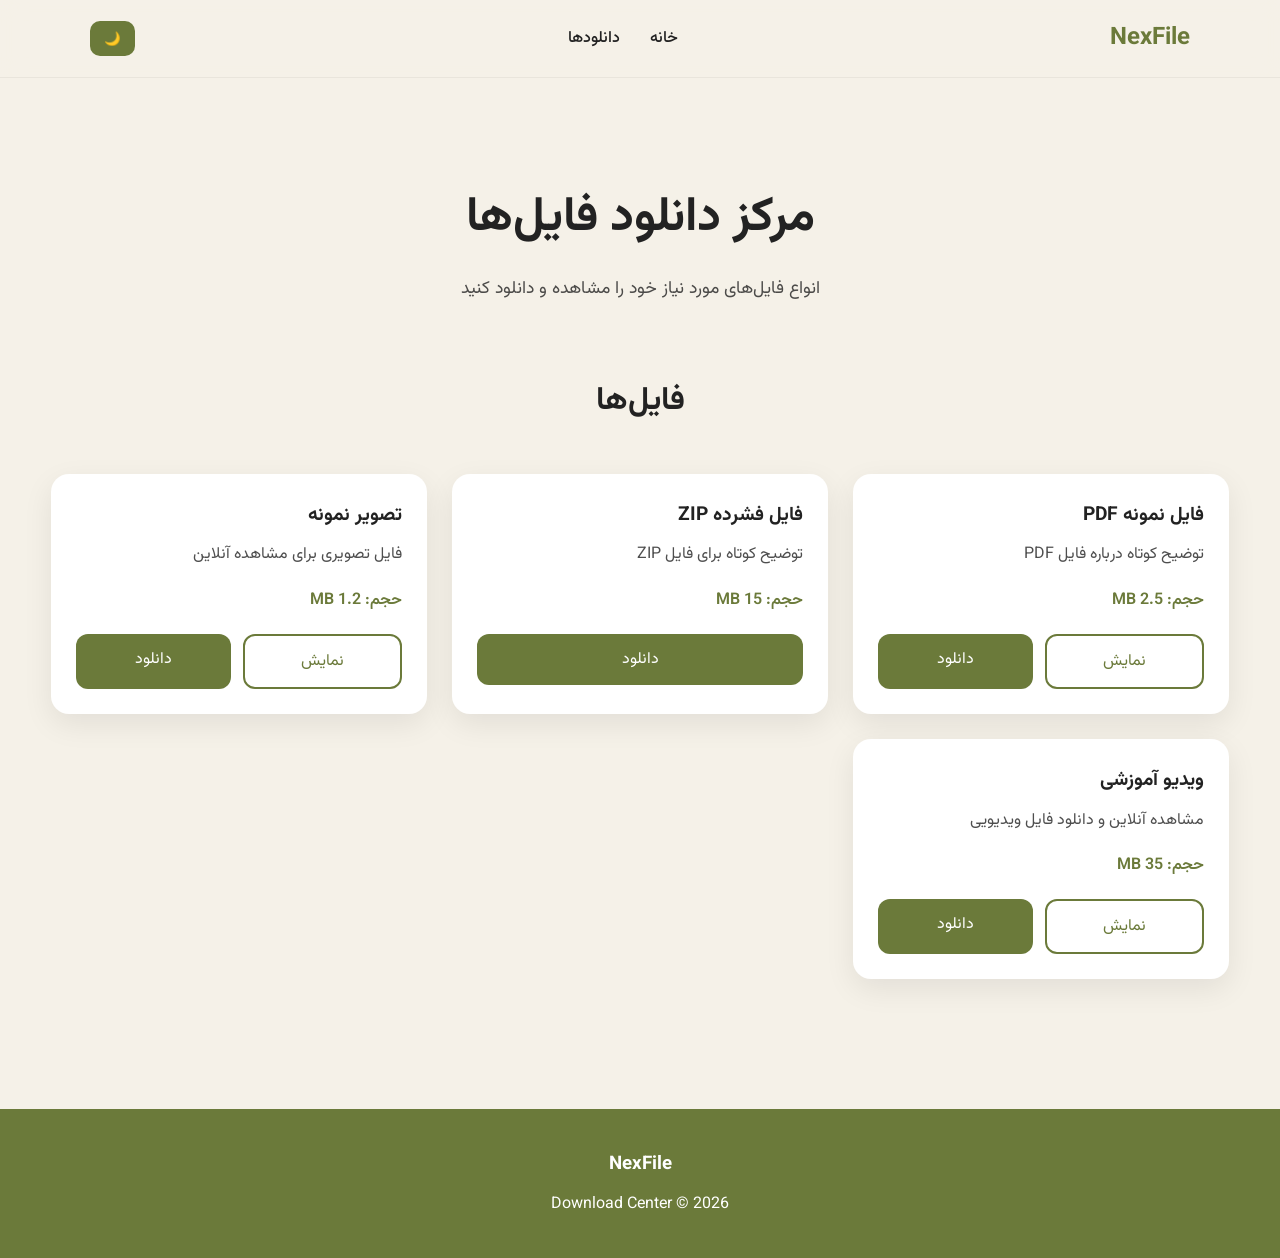
==== index.html @ 29b2a9db "Add files via upload" ====
<!DOCTYPE html>

<html lang="fa" dir="rtl">
<head>
    <meta charset="UTF-8">
    <meta name="viewport" content="width=device-width, initial-scale=1.0">
    <title>NexFile | Download Center</title>


<link rel="stylesheet" href="style.css">
<link rel="icon" href="logo.png" type="image/PNG">


</head>
<body>


<!-- Header -->
<header class="header">
    <a href="#home" class="logo">
    NexFile
    </a>

    <nav class="nav" id="nav">

    <h2 class="mobile-logo">
    NexFile
    </h2>

    <a href="#home">خانه</a>
    <a href="#downloads">دانلودها</a>

    <button id="themeToggle" class="mobile-theme-btn">
        🌙 تغییر حالت
    </button>

</nav>

    <div class="header-actions">

        <button id="themeToggleDesktop" class="theme-btn">
        🌙
        </button>

        <button class="hamburger" id="hamburger">
            <span></span>
            <span></span>
            <span></span>
        </button>

    </div>
</header>

<!-- Hero -->
<section class="hero" id="home">

    <h1>
        مرکز دانلود فایل‌ها
    </h1>

    <p>
        انواع فایل‌های مورد نیاز خود را مشاهده و دانلود کنید
    </p>

</section>

<!-- Downloads Section -->
<main class="downloads-section" id="downloads">

    <h2 class="section-title">
        فایل‌ها 
    </h2>

   
    <div class="files-grid" id="filesGrid"></div>
    

</main>

<!-- Footer -->
<footer class="footer">

    <div class="footer-content">

        <h3>
            NexFile
        </h3>

        <p>
            Download Center © 2026
        </p>

    </div>

</footer>

<button id="backToTop" class="back-to-top">
    ▲
</button>

<div id="menuOverlay"></div>

<script src="script.js"></script>

</body>
</html>
---- style.css ----
/* =========================
GOOGLE FONT
========================= */

@import url('https://fonts.googleapis.com/css2?family=Vazirmatn:wght@300;400;500;600;700&display=swap');

/* =========================
ROOT COLORS
========================= */

:root{
--cream:#f5f1e8;
--cream-dark:#e7ddc8;


--olive:#6b7a3a;
--olive-dark:#55622d;

--text:#222;
--card:#ffffff;

--shadow:0 10px 30px rgba(0,0,0,.08);

--radius:18px;

--transition:.3s ease;


}

/* =========================
DARK MODE
========================= */

body.dark{
--cream:#151515;
--cream-dark:#202020;


--text:#f1f1f1;
--card:#242424;

--shadow:0 10px 30px rgba(0,0,0,.35);


}

body.dark .header{
    background:#181818;
}

body.dark .file-card{
    border:1px solid rgba(255,255,255,.05);
}

body.dark .footer{
    background:#111;
}

body.dark .mobile-theme-btn{
    background:#333;
}

/* =========================
RESET
========================= */

*{
margin:0;
padding:0;
box-sizing:border-box;
}

html{
scroll-behavior:smooth;
}

body{
font-family:'Vazirmatn',sans-serif;
background:var(--cream);
color:var(--text);
transition:var(--transition);
line-height:1.7;
}

/* =========================
HEADER
========================= */

.header{
position:sticky;
top:0;
z-index:999;


display:flex;
align-items:center;
justify-content:space-between;

padding:18px 7%;

background:rgba(245,241,232,.92);

backdrop-filter:blur(12px);

border-bottom:1px solid rgba(0,0,0,.05);


}

body.dark .header{
background:rgba(21,21,21,.95);
}

.logo{
font-size:1.5rem;
font-weight:700;
color:var(--olive);
text-decoration:none;
}

.nav{
display:flex;
gap:30px;
}

.nav a{
text-decoration:none;
color:var(--text);
font-weight:500;
transition:var(--transition);
}

.nav a:hover{
color:var(--olive);
}

.header-actions{
display:flex;
align-items:center;
gap:10px;
}

/* =========================
BUTTONS
========================= */

.theme-btn,
.lang-btn{
border:none;
cursor:pointer;


background:var(--olive);
color:white;

border-radius:10px;

padding:10px 14px;

transition:var(--transition);


}

.theme-btn:hover,
.lang-btn:hover{
transform:translateY(-2px);
}

.hamburger{
    display:none;

    width:48px;
    height:48px;

    border:none;
    cursor:pointer;

    background:var(--olive);

    border-radius:12px;

    position:relative;
}

.hamburger span{
    position:absolute;
    left:50%;

    width:22px;
    height:3px;

    background:#fff;

    border-radius:10px;

    transform:translateX(-50%);
    transition:all .3s ease;
}

.hamburger span:nth-child(1){
    top:15px;
}

.hamburger span:nth-child(2){
    top:23px;
}

.hamburger span:nth-child(3){
    top:31px;
}

.hamburger.active span:nth-child(1){
    top:23px;
    transform:translateX(-50%) rotate(45deg);
}

.hamburger.active span:nth-child(2){
    opacity:0;
}

.hamburger.active span:nth-child(3){
    top:23px;
    transform:translateX(-50%) rotate(-45deg);
}

/* =========================
HERO
========================= */

.hero{
text-align:center;


padding:100px 20px 70px;


}

.hero h1{
font-size:3rem;
margin-bottom:15px;
}

.hero p{
font-size:1.1rem;
opacity:.8;
}

/* =========================
SECTION
========================= */

.downloads-section{
width:min(1300px,92%);
margin:auto;
padding-bottom:80px;
}

.section-title{
text-align:center;
margin-bottom:45px;
font-size:2rem;
}

/* =========================
GRID
========================= */

.files-grid{
display:grid;
grid-template-columns:repeat(3,1fr);
gap:25px;
}

/* =========================
CARD
========================= */

.file-card{
background:var(--card);


padding:25px;

border-radius:var(--radius);

box-shadow:var(--shadow);

transition:var(--transition);


}

.file-card:hover{
transform:translateY(-8px);
}

.file-name{
font-size:1.2rem;
margin-bottom:10px;
}

.file-description{
margin-bottom:18px;
opacity:.8;
}

.file-size{
display:block;
margin-bottom:20px;
color:var(--olive);
font-weight:600;
}

/* =========================
FILE BUTTONS
========================= */

.file-buttons{
display:flex;
gap:12px;
}

.view-btn,
.download-btn{
flex:1;


text-align:center;
text-decoration:none;

padding:12px;

border-radius:12px;

transition:var(--transition);


}

.view-btn{
background:transparent;
border:2px solid var(--olive);
color:var(--olive);
}

.view-btn:hover{
background:var(--olive);
color:white;
}

.download-btn{
background:var(--olive);
color:white;
}

.download-btn:hover{
background:var(--olive-dark);
}

.full-width{
width:100%;
}

/* =========================
FOOTER
========================= */

.footer{
margin-top:50px;


background:var(--olive);

color:white;

text-align:center;

padding:40px 20px;


}

.footer h3{
margin-bottom:10px;
}

/* =========================
TABLET
========================= */

@media(max-width:992px){


.files-grid{
    grid-template-columns:repeat(2,1fr);
}


}

/* =========================
MOBILE
========================= */

@media(max-width:768px){


.hamburger{
    display:block;
}

.files-grid{
    grid-template-columns:1fr;
}

.hero{
    padding:70px 20px 50px;
}

.hero h1{
    font-size:2rem;
}

.header{
    padding:15px 5%;
}


}

/* =========================
SMALL MOBILE
========================= */

@media(max-width:480px){


.file-buttons{
    flex-direction:column;
}

.hero h1{
    font-size:1.7rem;
}

.logo{
    font-size:1.2rem;
}


}


.back-to-top{
    position:fixed;
    bottom:30px;
    right:30px;

    width:58px;
    height:58px;

    border:none;
    border-radius:50%;

    background:linear-gradient(
        135deg,
        var(--olive),
        var(--olive-dark)
    );

    color:white;

    font-size:24px;
    font-weight:bold;

    cursor:pointer;

    display:flex;
    align-items:center;
    justify-content:center;

    box-shadow:
    0 10px 25px rgba(107,122,58,.35);

    opacity:0;
    visibility:hidden;

    transition:
    transform .3s ease,
    opacity .3s ease,
    box-shadow .3s ease;

    z-index:99999;
}

.back-to-top.show{
    opacity:1;
    visibility:visible;
}

.back-to-top:hover{
    transform:translateY(-8px) scale(1.08);

    box-shadow:
    0 15px 35px rgba(107,122,58,.45);
}

.back-to-top:active{
    transform:scale(.95);
}

.back-to-top:hover{
    transform:translateY(-5px);
}

.file-card{
    transition:.7s ease;
}

.file-card.hidden{
    opacity:0;
    transform:translateY(50px);
}

.file-card.show{
    opacity:1;
    transform:translateY(0);
}

.mobile-theme-btn{
    display:none;
}

.mobile-logo{
    display:none;
}

@media(max-width:768px){

    .mobile-logo{
    display:block;
    font-size:1.8rem;
    font-weight:700;
    color:var(--olive);
    text-align:center;
    margin-bottom:30px;
    padding-top:10px;
    }

    #themeToggleDesktop{
        display:none;
    }

    .nav{
        width:280px;
        height:100vh;
        position:fixed;
        top:0;
        right:-350px;
        padding:70px 25px 25px;
        transition:.45s cubic-bezier(.22,1,.36,1);
        border-left:1px solid rgba(255,255,255,.08);
        backdrop-filter:blur(20px);
        z-index:9998;
        -webkit-transition:.35s ease;
        -moz-transition:.35s ease;
        -ms-transition:.35s ease;
        -o-transition:.35s ease;
        background:var(--card);
        display:flex;
        flex-direction:column;
        gap:20px;
    }

    .nav.active{
        right:0;
        box-shadow:
        -10px 0 30px rgba(0,0,0,.2);
    }

    .nav a{
        font-size:1.1rem;
        padding:12px 0;
        border-bottom:1px solid rgba(255,255,255,.08);
    }

    .mobile-theme-btn{
        display:block;

        margin-top:15px;

        border:none;

        background:var(--olive);
        color:white;

        border-radius:12px;

        padding:12px;

        cursor:pointer;

        font-family:inherit;
    }
}

#menuOverlay{
    display:none;
}

#menuOverlay.active{
    opacity:1;
    visibility:visible;
    pointer-events:auto;
}
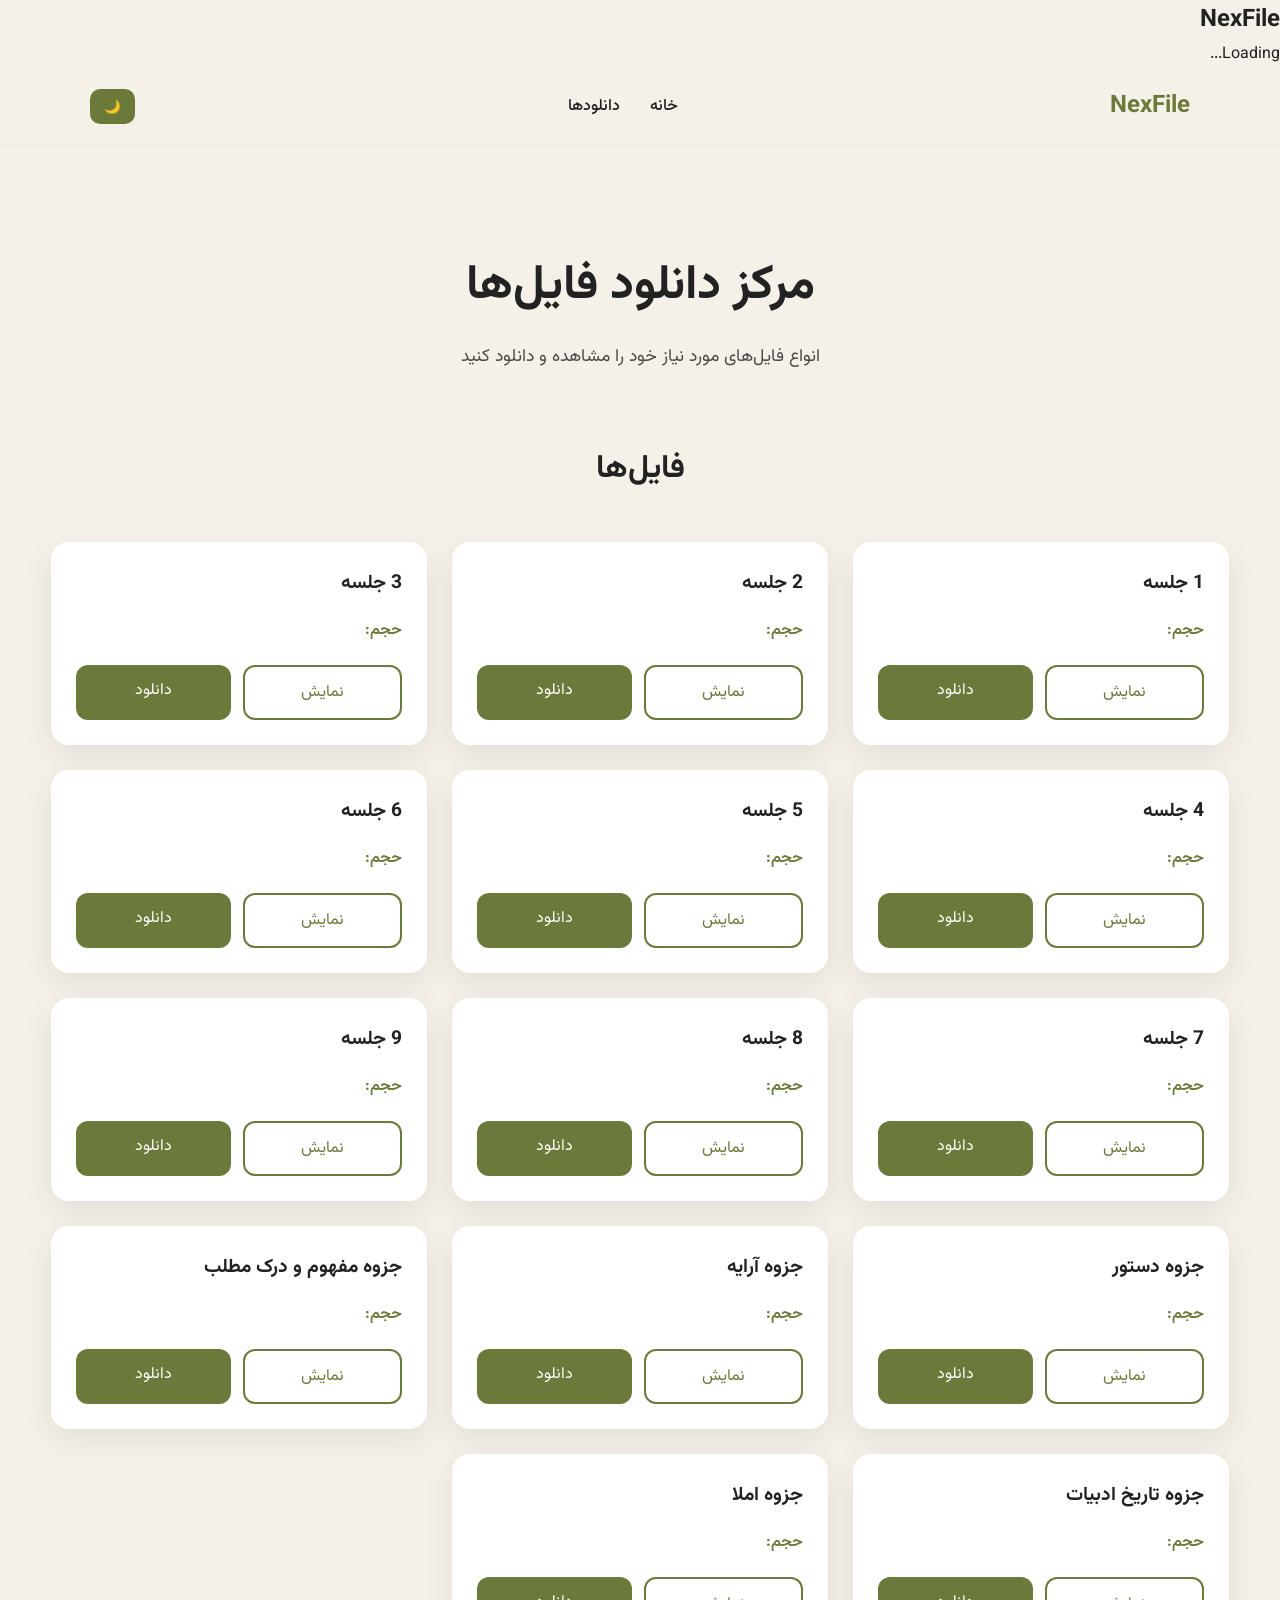
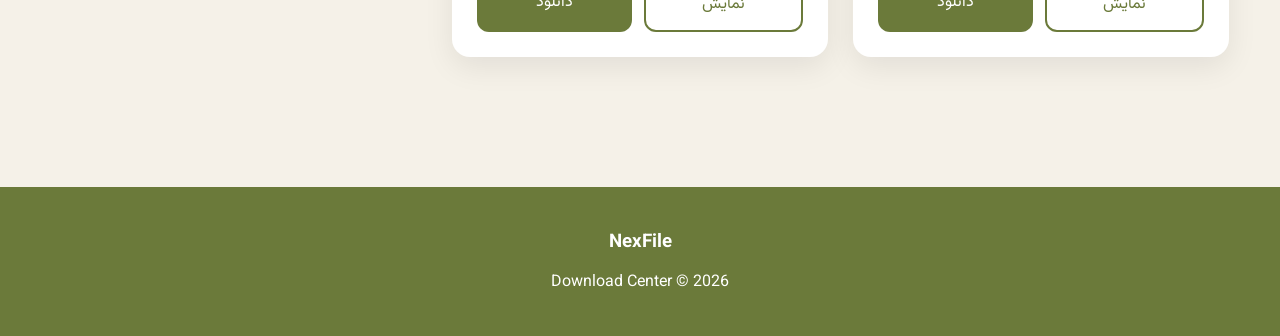
==== commit ed9390a3: "Update index.html" ====
--- a/index.html
+++ b/index.html
@@ -13,6 +13,20 @@
 
 </head>
 <body>
+
+    <div id="loader">
+
+        <div class="loader-box">
+
+            <div class="spinner"></div>
+
+            <h2>NexFile</h2>
+
+            <p>Loading...</p>
+
+        </div>
+
+    </div>
 
 
 <!-- Header -->
@@ -103,4 +117,4 @@
 <script src="script.js"></script>
 
 </body>
-</html>+</html>
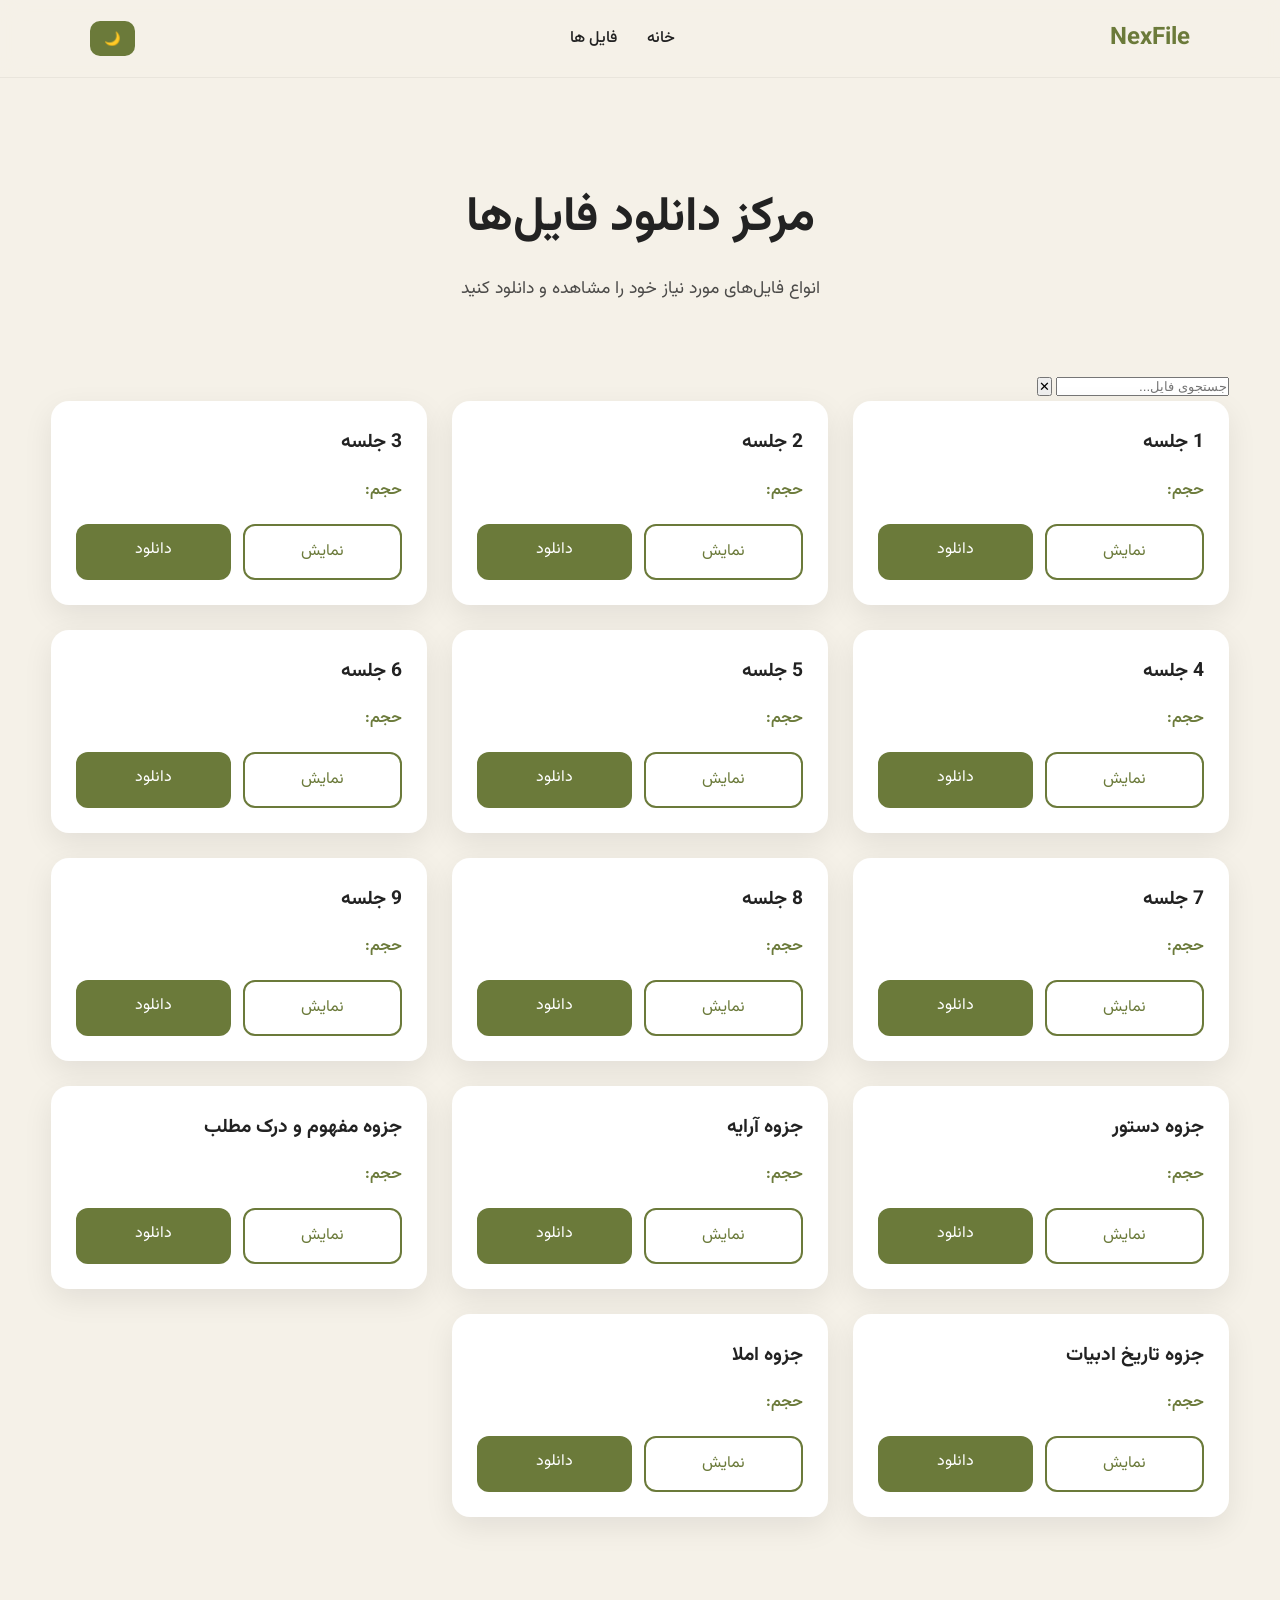
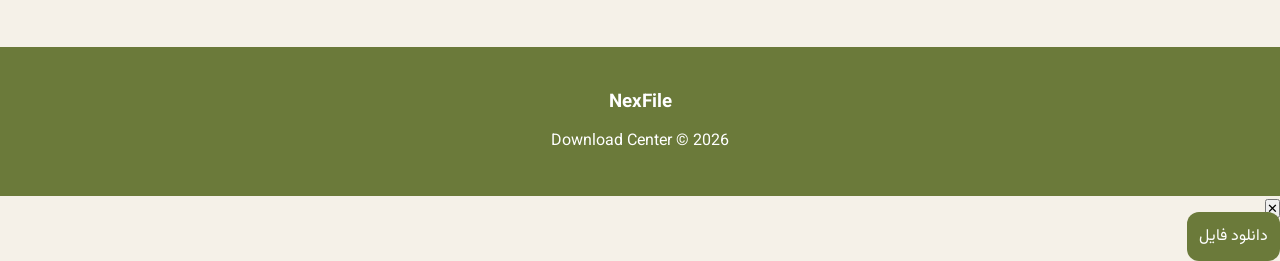
==== commit 03259834: "Update index.html" ====
--- a/index.html
+++ b/index.html
@@ -42,7 +42,7 @@
     </h2>
 
     <a href="#home">خانه</a>
-    <a href="#downloads">دانلودها</a>
+    <a href="#downloads">فایل ها</a>
 
     <button id="themeToggle" class="mobile-theme-btn">
         🌙 تغییر حالت
@@ -81,9 +81,19 @@
 <!-- Downloads Section -->
 <main class="downloads-section" id="downloads">
 
-    <h2 class="section-title">
-        فایل‌ها 
-    </h2>
+    <div class="search-box">
+
+    <input
+        type="text"
+        id="searchInput"
+        placeholder="جستجوی فایل..."
+    >
+
+    <button id="clearSearch" class="clear-search">
+        ✕
+    </button>
+
+</div>
 
    
     <div class="files-grid" id="filesGrid"></div>
@@ -114,6 +124,32 @@
 
 <div id="menuOverlay"></div>
 
+<!-- Preview Modal -->
+
+<div id="previewModal" class="preview-modal">
+
+    <div class="preview-box">
+
+        <button id="closePreview" class="preview-close">
+            ✕
+        </button>
+
+        <h2 id="previewTitle"></h2>
+
+        <div id="previewContent"></div>
+
+        <a id="previewDownload"
+           class="download-btn"
+           download>
+
+            دانلود فایل
+
+        </a>
+
+    </div>
+
+</div>
+
 <script src="script.js"></script>
 
 </body>
--- a/style.css
+++ b/style.css
@@ -615,4 +615,67 @@
     opacity:1;
     visibility:visible;
     pointer-events:auto;
-}+}
+
+/* =========================
+LOADING SCREEN
+========================= */
+
+#loader{
+    position: fixed;
+    inset: 0;
+
+    display: flex;
+    align-items: center;
+    justify-content: center;
+
+    background: var(--cream);
+
+    z-index: 999999;
+
+    transition: opacity .5s ease, visibility .5s ease;
+}
+
+#loader.hide{
+    opacity: 0;
+    visibility: hidden;
+}
+
+.loader-box{
+    text-align: center;
+}
+
+.loader-box h2{
+    margin-top: 20px;
+    color: var(--olive);
+    font-size: 2rem;
+}
+
+.loader-box p{
+    margin-top: 8px;
+    opacity: .7;
+}
+
+.spinner{
+    width: 70px;
+    height: 70px;
+
+    border: 6px solid rgba(107,122,58,.15);
+    border-top: 6px solid var(--olive);
+
+    border-radius: 50%;
+
+    animation: spin .9s linear infinite;
+
+    margin: auto;
+}
+
+@keyframes spin{
+    to{
+        transform: rotate(360deg);
+    }
+}
+
+body.loading{
+    overflow: hidden;
+}
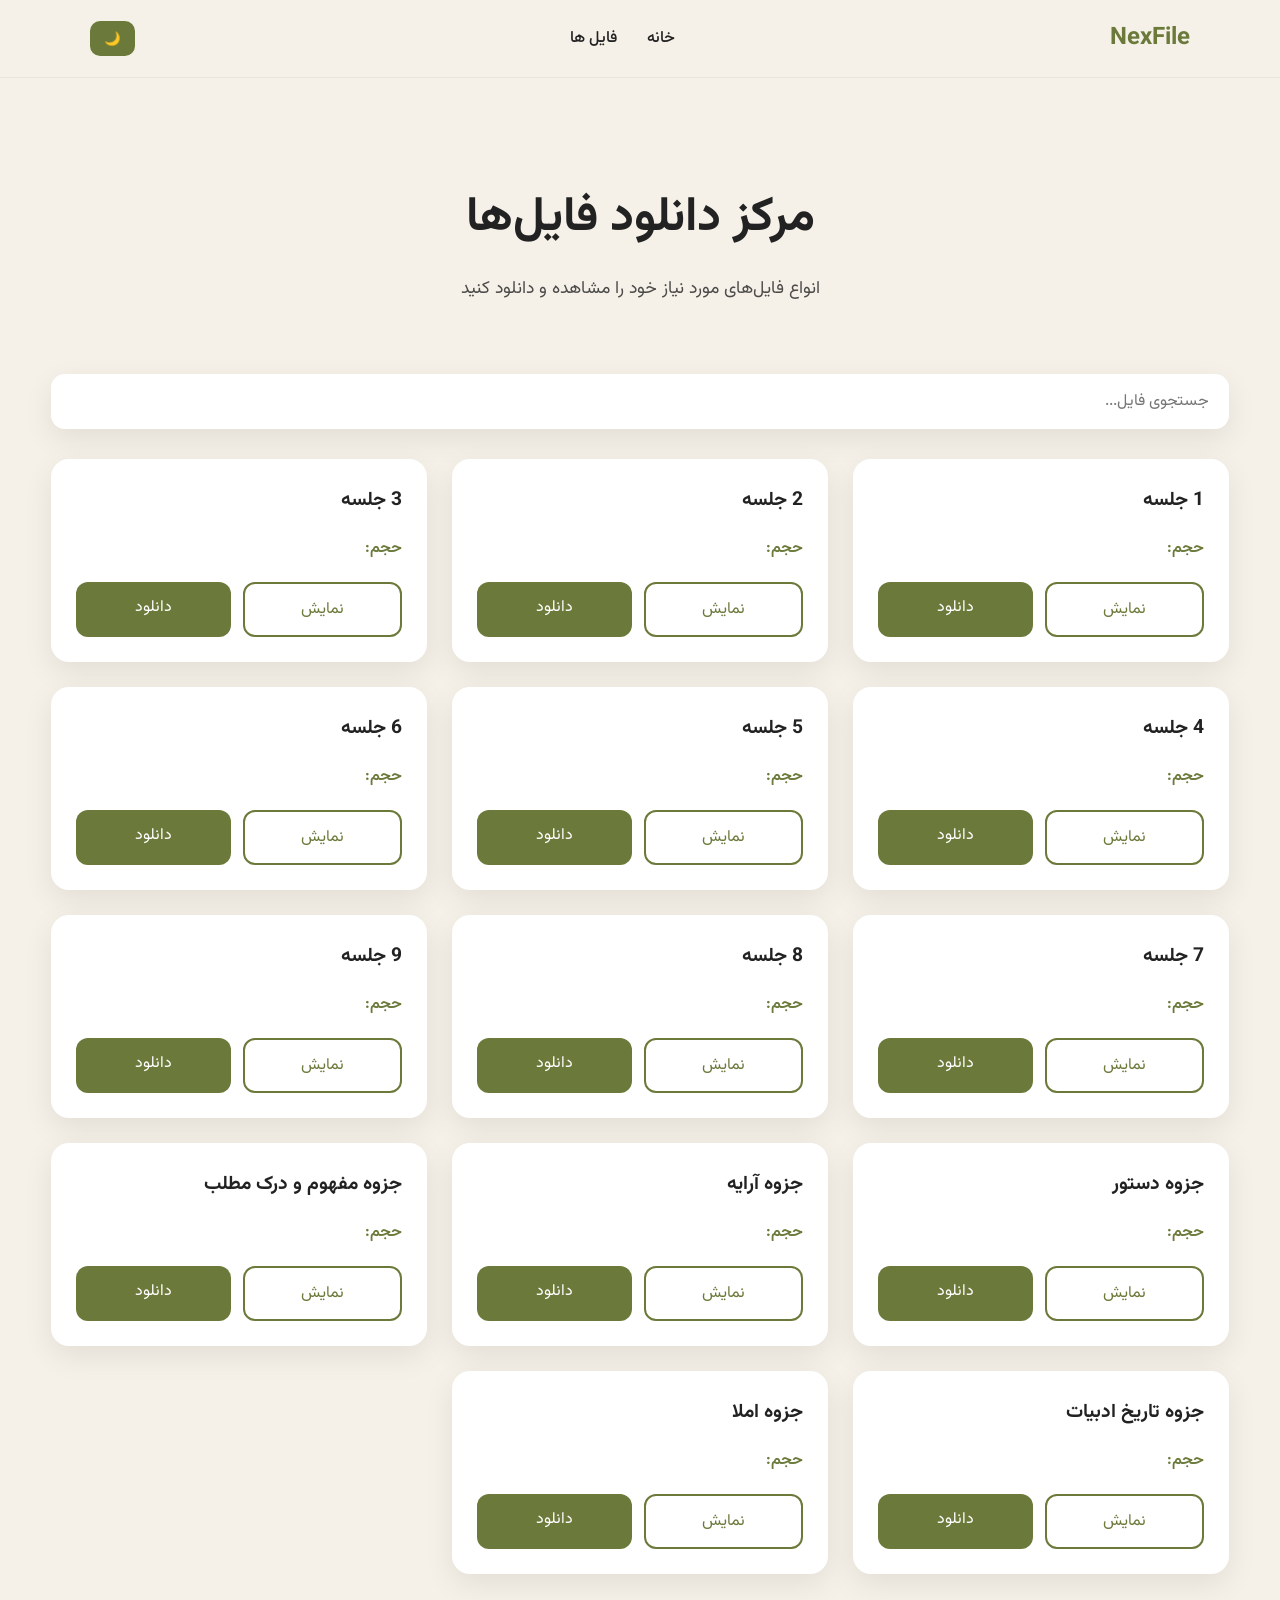
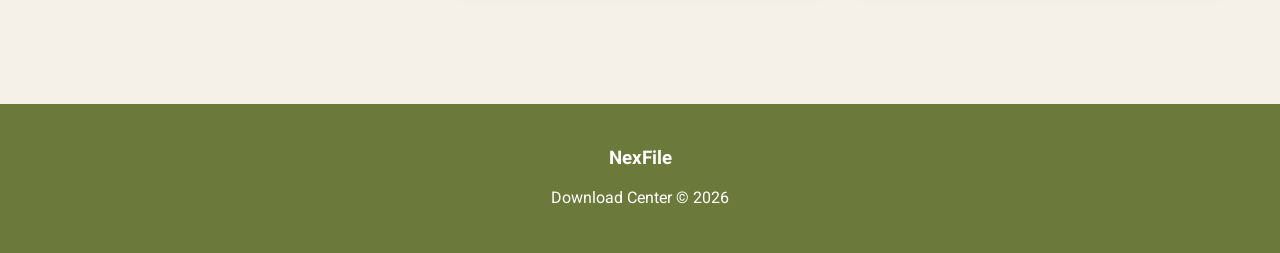
==== commit 3f8be9b7: "Update index.html" ====
--- a/index.html
+++ b/index.html
@@ -124,31 +124,7 @@
 
 <div id="menuOverlay"></div>
 
-<!-- Preview Modal -->
 
-<div id="previewModal" class="preview-modal">
-
-    <div class="preview-box">
-
-        <button id="closePreview" class="preview-close">
-            ✕
-        </button>
-
-        <h2 id="previewTitle"></h2>
-
-        <div id="previewContent"></div>
-
-        <a id="previewDownload"
-           class="download-btn"
-           download>
-
-            دانلود فایل
-
-        </a>
-
-    </div>
-
-</div>
 
 <script src="script.js"></script>
 
--- a/style.css
+++ b/style.css
@@ -679,3 +679,117 @@
 body.loading{
     overflow: hidden;
 }
+
+/* =========================
+SEARCH BOX
+========================= */
+
+.search-box{
+    position:relative;
+    margin-bottom:30px;
+}
+
+.search-box input{
+    width:100%;
+
+    padding:15px 20px;
+
+    border:none;
+    outline:none;
+
+    border-radius:14px;
+
+    background:var(--card);
+
+    color:var(--text);
+
+    box-shadow:var(--shadow);
+
+    font-family:inherit;
+    font-size:1rem;
+
+    transition:.3s ease;
+}
+
+.search-box input:focus{
+    box-shadow:
+        0 0 0 3px rgba(107,122,58,.2),
+        var(--shadow);
+}
+
+/* =========================
+EMPTY SEARCH
+========================= */
+
+.empty-search{
+    grid-column:1/-1;
+
+    text-align:center;
+
+    padding:60px 20px;
+
+    background:var(--card);
+
+    border-radius:18px;
+
+    box-shadow:var(--shadow);
+}
+
+.empty-search h3{
+    margin-bottom:10px;
+    color:var(--olive);
+    font-size:1.5rem;
+}
+
+.empty-search p{
+    opacity:.7;
+}
+
+.clear-search{
+
+    position:absolute;
+
+    left:15px;
+    top:50%;
+
+    transform:translateY(-50%);
+
+    width:34px;
+    height:34px;
+
+    border:none;
+    border-radius:50%;
+
+    background:transparent;
+
+    color:#888;
+
+    cursor:pointer;
+
+    font-size:18px;
+
+    opacity:0;
+
+    pointer-events:none;
+
+    transition:.25s ease;
+}
+
+.clear-search.show{
+
+    opacity:1;
+
+    pointer-events:auto;
+}
+
+.clear-search:hover{
+
+    background:rgba(0,0,0,.08);
+
+    color:#d33;
+}
+
+body.dark .clear-search:hover{
+
+    background:rgba(255,255,255,.08);
+}
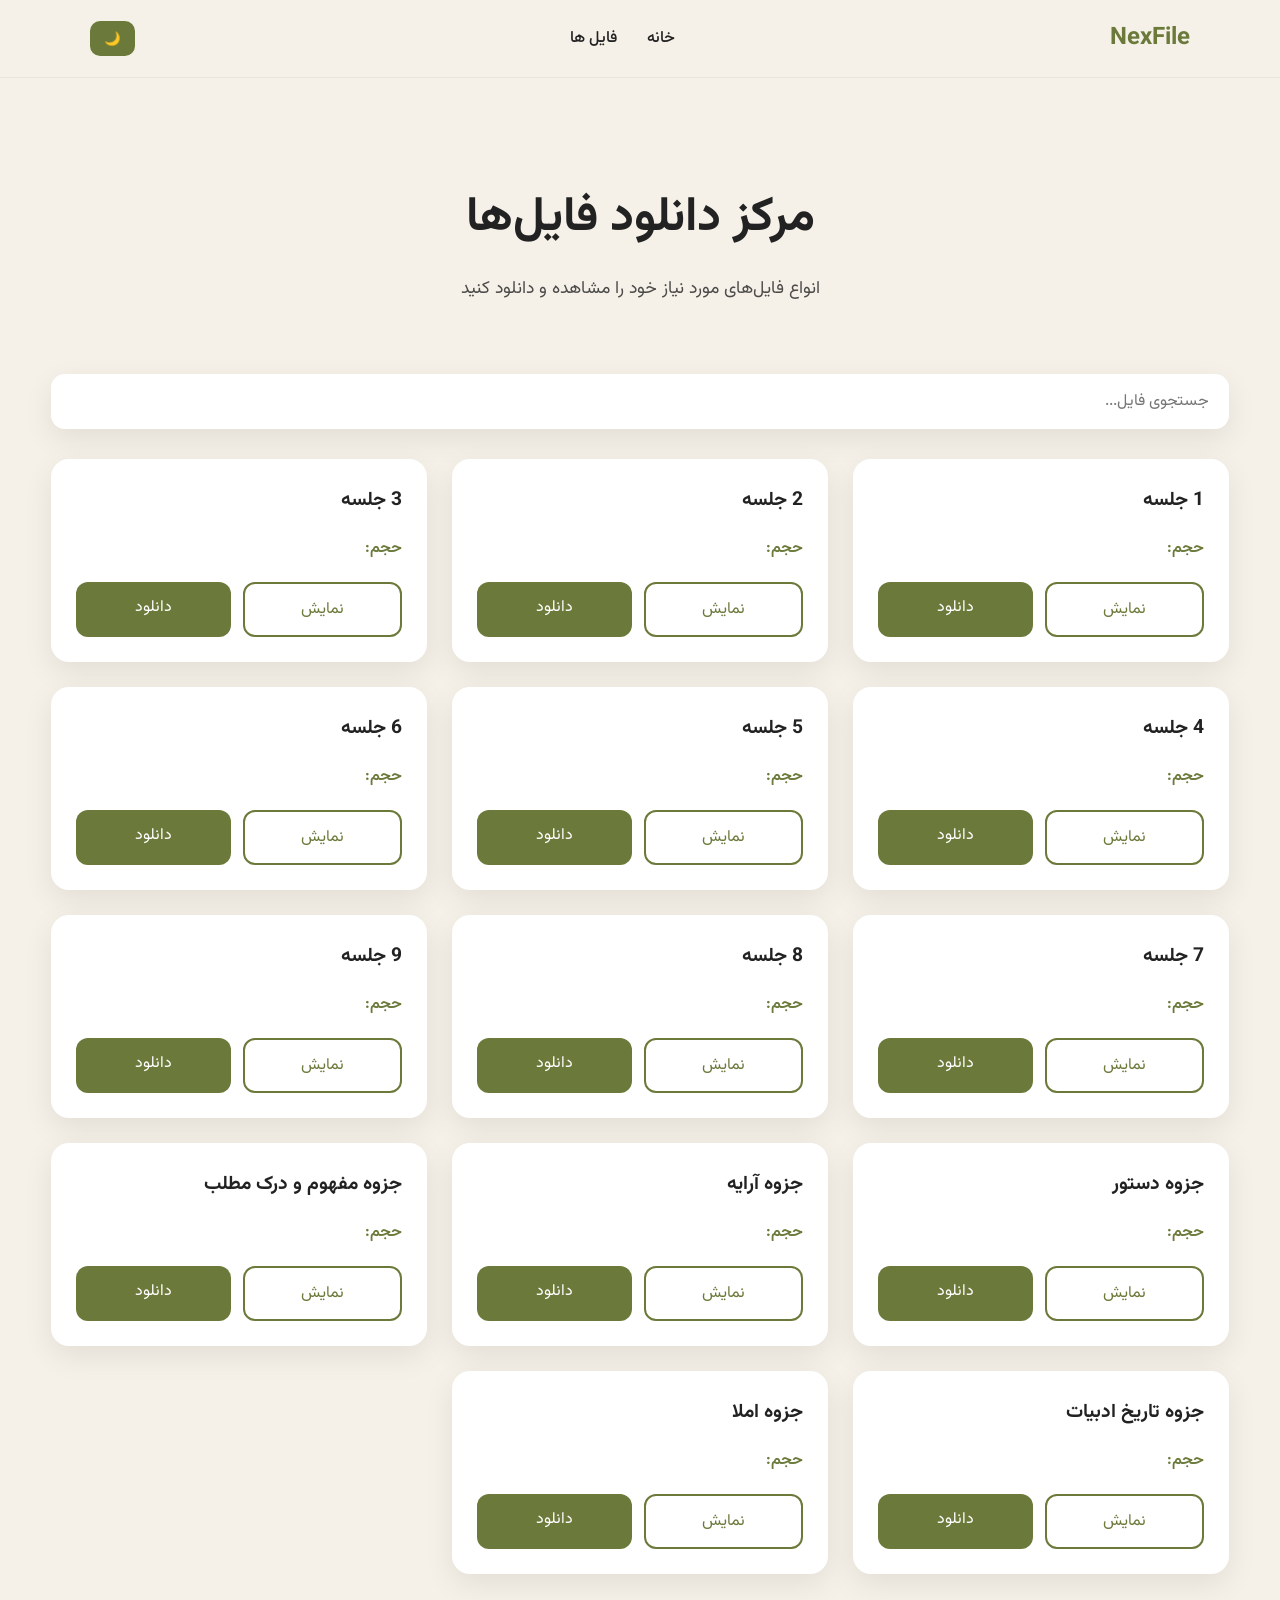
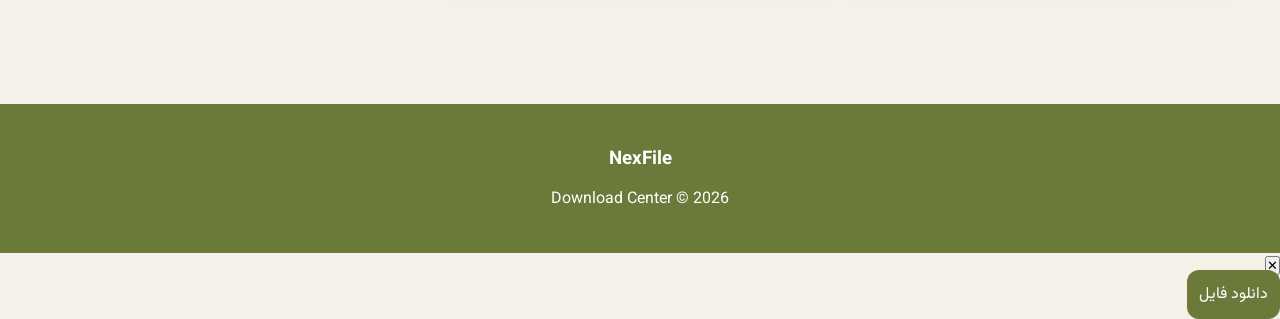
==== commit 7afec30d: "Update index.html" ====
--- a/index.html
+++ b/index.html
@@ -124,7 +124,31 @@
 
 <div id="menuOverlay"></div>
 
+<!-- Preview Modal -->
 
+<div id="previewModal" class="preview-modal">
+
+    <div class="preview-box">
+
+        <button id="closePreview" class="preview-close">
+            ✕
+        </button>
+
+        <h2 id="previewTitle"></h2>
+
+        <div id="previewContent"></div>
+
+        <a id="previewDownload"
+           class="download-btn"
+           download>
+
+            دانلود فایل
+
+        </a>
+
+    </div>
+
+</div>
 
 <script src="script.js"></script>
 
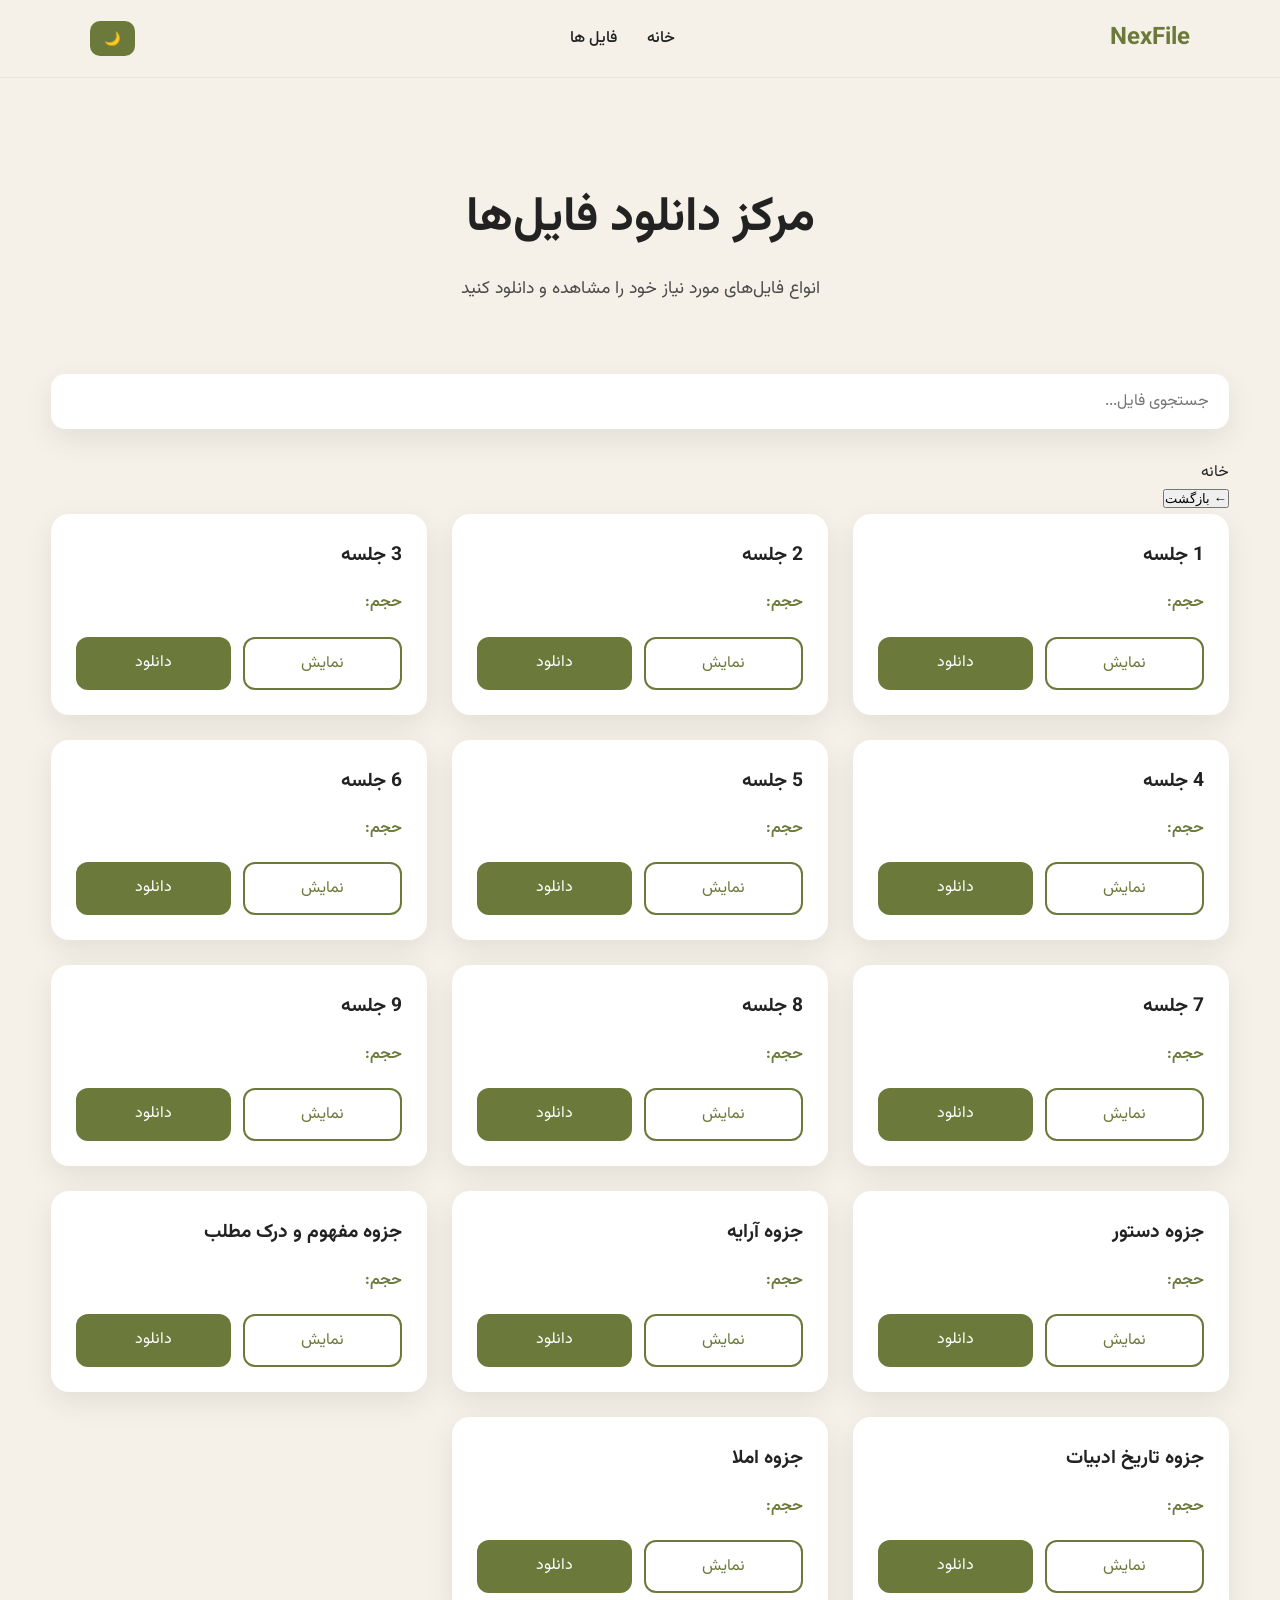
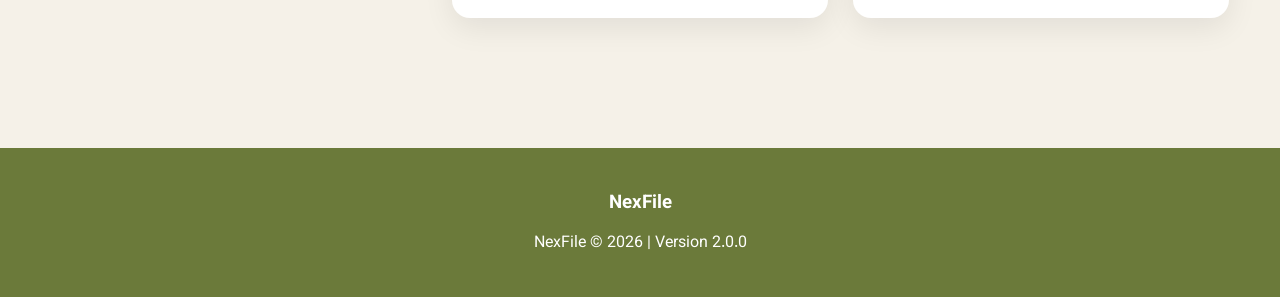
==== commit 5b47d413: "Update index.html" ====
--- a/index.html
+++ b/index.html
@@ -95,6 +95,24 @@
 
 </div>
 
+<div class="breadcrumb-bar">
+
+    <div id="breadcrumb" class="breadcrumb">
+        <span>خانه</span>
+    </div>
+
+    <button id="backButton" class="back-btn">
+        ← بازگشت
+    </button>
+
+</div>
+
+<div id="breadcrumb" class="breadcrumb"></div>
+
+    
+
+   
+
    
     <div class="files-grid" id="filesGrid"></div>
     
@@ -111,7 +129,7 @@
         </h3>
 
         <p>
-            Download Center © 2026
+            NexFile © 2026 | Version 2.0.0
         </p>
 
     </div>
--- a/style.css
+++ b/style.css
@@ -341,9 +341,16 @@
 }
 
 .view-btn{
-background:transparent;
-border:2px solid var(--olive);
-color:var(--olive);
+
+    background:transparent;
+    border:2px solid var(--olive);
+    color:var(--olive);
+
+    font-family:inherit;
+    font-size:1rem;
+
+    cursor:pointer;
+
 }
 
 .view-btn:hover{
@@ -793,3 +800,177 @@
 
     background:rgba(255,255,255,.08);
 }
+
+.preview-modal.show{
+
+    opacity:1;
+    visibility:visible;
+}
+
+/* =========================
+PREVIEW MODAL
+========================= */
+
+.preview-modal{
+
+    position:fixed;
+    inset:0;
+
+    display:flex;
+    align-items:center;
+    justify-content:center;
+
+    background:rgba(0,0,0,.65);
+
+    backdrop-filter:blur(6px);
+
+    opacity:0;
+    visibility:hidden;
+
+    transition:.3s ease;
+
+    z-index:999999;
+}
+
+.preview-modal.show{
+
+    opacity:1;
+    visibility:visible;
+}
+
+.preview-box{
+
+    width:min(900px,92%);
+    max-height:90vh;
+
+    overflow:auto;
+
+    background:var(--card);
+
+    border-radius:22px;
+
+    padding:30px;
+
+    box-shadow:0 20px 60px rgba(0,0,0,.35);
+
+    position:relative;
+
+    animation:previewPopup .3s ease;
+}
+
+@keyframes previewPopup{
+
+    from{
+
+        transform:scale(.9);
+        opacity:0;
+
+    }
+
+    to{
+
+        transform:scale(1);
+        opacity:1;
+
+    }
+
+}
+
+.preview-close{
+
+    position:absolute;
+
+    top:18px;
+    left:18px;
+
+    width:42px;
+    height:42px;
+
+    border:none;
+
+    border-radius:50%;
+
+    background:#e74c3c;
+
+    color:#fff;
+
+    font-size:20px;
+
+    cursor:pointer;
+
+    transition:.25s;
+}
+
+.preview-close{
+
+    transition:
+        background .25s ease,
+        transform .25s ease,
+        box-shadow .25s ease;
+
+}
+
+.preview-close:hover{
+
+    background:#ff5a47;
+
+    transform:scale(1.12);
+
+    box-shadow:
+        0 8px 20px rgba(231,76,60,.35);
+
+}
+
+.preview-close:active{
+
+    transform:scale(.92);
+
+}
+
+#previewTitle{
+
+    text-align:center;
+
+    margin-bottom:25px;
+}
+
+#previewContent{
+
+    display:flex;
+    justify-content:center;
+    align-items:center;
+
+    min-height:400px;
+
+    margin-bottom:25px;
+}
+
+#previewContent img{
+
+    max-width:100%;
+    max-height:70vh;
+
+    border-radius:14px;
+}
+
+#previewContent iframe{
+
+    width:100%;
+    height:70vh;
+
+    border:none;
+
+    border-radius:14px;
+}
+
+#previewContent video{
+
+    width:100%;
+
+    border-radius:14px;
+}
+
+#previewContent audio{
+
+    width:100%;
+}
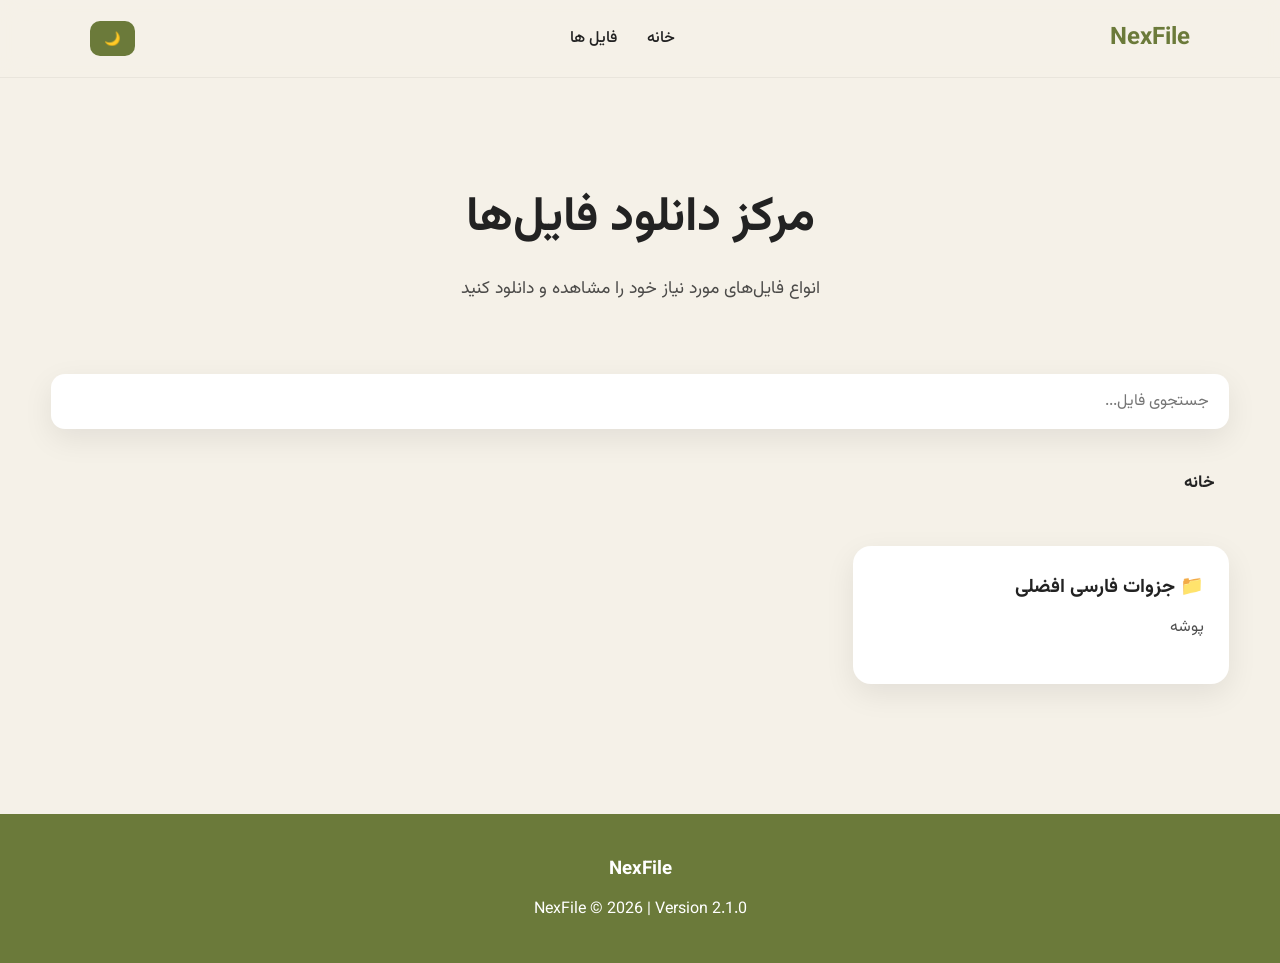
==== commit e4aa2dd5: "Update index.html" ====
--- a/index.html
+++ b/index.html
@@ -129,7 +129,7 @@
         </h3>
 
         <p>
-            NexFile © 2026 | Version 2.0.0
+            NexFile © 2026 | Version 2.1.0
         </p>
 
     </div>
--- a/style.css
+++ b/style.css
@@ -974,3 +974,198 @@
 
     width:100%;
 }
+
+/* =========================
+BACK BUTTON
+========================= */
+
+.back-button{
+
+    display:none;
+
+    margin-bottom:20px;
+
+    padding:10px 18px;
+
+    border:none;
+
+    border-radius:10px;
+
+    background:var(--olive);
+
+    color:#fff;
+
+    cursor:pointer;
+
+    font-family:inherit;
+
+    transition:.25s;
+
+}
+
+.back-button:hover{
+
+    opacity:.9;
+
+}
+
+.goto-folder-btn{
+
+    padding:10px 16px;
+
+    border:none;
+
+    border-radius:10px;
+
+    cursor:pointer;
+
+    font-family:inherit;
+
+    background:rgba(107,122,58,.45);
+
+    color:#fff;
+
+    transition:.25s;
+
+}
+
+.goto-folder-btn:hover{
+
+    opacity:.9;
+
+}
+
+/* =========================
+   Breadcrumb
+========================= */
+.breadcrumb-bar{
+
+    display:flex;
+
+    align-items:center;
+
+    justify-content:space-between;
+
+    gap:20px;
+
+    margin:18px 0;
+
+}
+
+.breadcrumb{
+
+    display:flex;
+
+    align-items:center;
+
+    gap:8px;
+
+    margin:0;
+
+    flex:1;
+
+    padding:10px 14px;
+
+    border-radius:12px;
+
+    background:var(--card-bg);
+
+    border:1px solid var(--border-color);
+
+    overflow-x:auto;
+
+    white-space:nowrap;
+
+    scrollbar-width:none;
+
+    font-size:17px;
+
+}
+
+.breadcrumb::-webkit-scrollbar{
+
+    display:none;
+
+}
+
+.breadcrumb span{
+
+    font-size:17px;
+
+    font-weight:700;
+
+}
+
+.breadcrumb a{
+
+    color:var(--primary-color);
+
+    text-decoration:none;
+
+    transition:.2s;
+
+    font-size:17px;
+
+    font-weight:700;
+
+}
+
+.breadcrumb a:hover{
+
+    color: #657235;
+
+}
+
+@media (max-width: 768px){
+
+    .breadcrumb-bar{
+
+        flex-direction: column;
+
+        align-items: stretch;
+
+    }
+
+    .back-btn{
+
+        width: fit-content;
+
+        align-self: flex-start;
+
+    }
+
+}
+
+.back-btn{
+
+    padding:10px 18px;
+
+    background:#78863f;
+
+    color:#fff;
+
+    border:none;
+
+    border-radius:10px;
+
+    font-family:inherit;
+
+    font-size:15px;
+
+    font-weight:600;
+
+    cursor:pointer;
+
+    transition:.25s;
+
+    white-space:nowrap;
+
+    flex-shrink:0;
+
+}
+
+.back-btn:hover{
+
+    background:#657235;
+
+}
